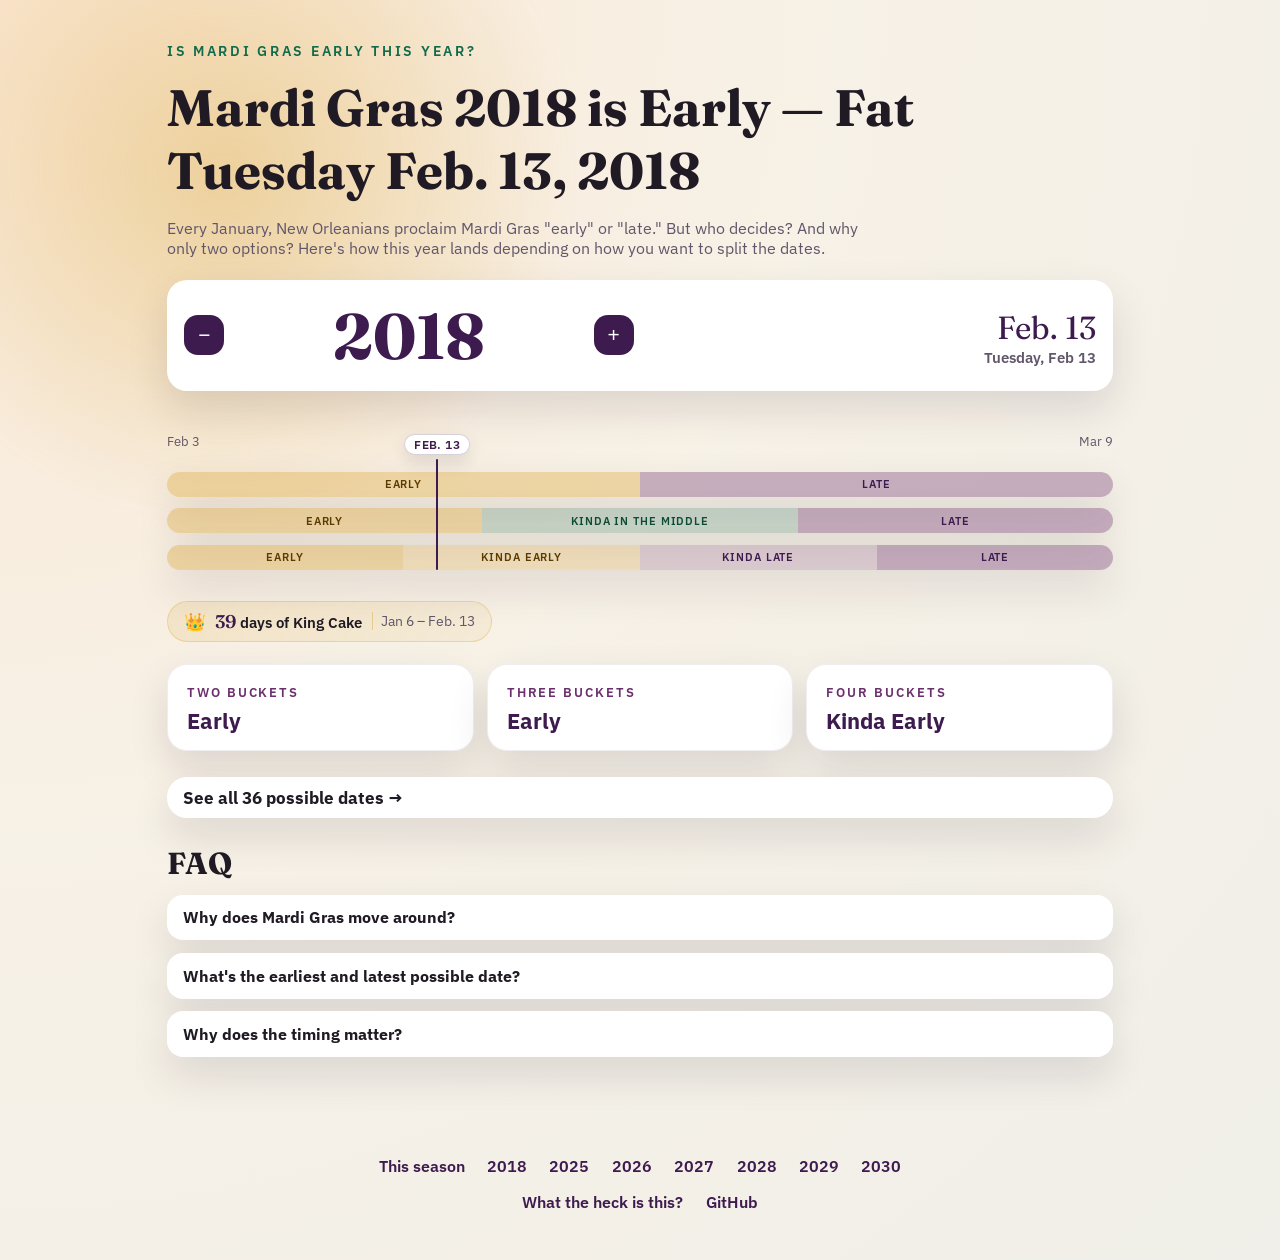
==== 2018.html @ c38c3608 "Add indexable year pages and crawl files" ====
<!-- Generated by scripts/generate-years.cjs; edit index.html and calculator.js. -->
<!doctype html>
<html lang="en">
  <head>
    <meta charset="utf-8" />
    <meta name="viewport" content="width=device-width, initial-scale=1" />
    <title>Mardi Gras 2018 is Early — Fat Tuesday Feb. 13, 2018</title>

    <meta
      name="description"
      content="Mardi Gras 2018 is Early — Fat Tuesday Feb. 13, 2018. That's 39 days of king cake. Compare the two-, three-, and four-bucket verdicts and settle the debate."
    />
    <link rel="canonical" href="https://ismardigrasearly.com/2018" />
    <meta property="og:title" content="Mardi Gras 2018 is Early — Fat Tuesday Feb. 13, 2018" />
    <meta
      property="og:description"
      content="Mardi Gras 2018 is Early — Fat Tuesday Feb. 13, 2018. That's 39 days of king cake. Compare the two-, three-, and four-bucket verdicts and settle the debate."
    />
    <meta property="og:url" content="https://ismardigrasearly.com/2018" />
    <meta property="og:type" content="website" />
    <meta property="og:site_name" content="Is Mardi Gras Early?" />
    <meta property="og:image" content="https://ismardigrasearly.com/og-image.png" />
    <meta property="og:image:width" content="1200" />
    <meta property="og:image:height" content="630" />
    <meta
      property="og:image:alt"
      content="Is Mardi Gras Early? A tool for classifying Mardi Gras dates."
    />
    <meta name="twitter:card" content="summary_large_image" />
    <meta name="twitter:title" content="Mardi Gras 2018 is Early — Fat Tuesday Feb. 13, 2018" />
    <meta
      name="twitter:description"
      content="Mardi Gras 2018 is Early — Fat Tuesday Feb. 13, 2018. That's 39 days of king cake. Compare the two-, three-, and four-bucket verdicts and settle the debate."
    />
    <meta name="twitter:image" content="https://ismardigrasearly.com/og-image.png" />
    <meta
      name="twitter:image:alt"
      content="Is Mardi Gras Early? New Orleans' most important question."
    />
    <link rel="icon" href="/favicon.svg" type="image/svg+xml" />
    <link rel="apple-touch-icon" href="/apple-touch-icon.png" />
    <link rel="preconnect" href="https://fonts.googleapis.com" />
    <link rel="preconnect" href="https://fonts.gstatic.com" crossorigin />
    <link
      href="https://fonts.googleapis.com/css2?family=Fraunces:opsz,wght@9..144,500;9..144,700&family=IBM+Plex+Sans:wght@300;400;600&display=swap"
      rel="stylesheet"
    />
    <link rel="stylesheet" href="/styles.css" />

    <script type="application/ld+json">
      {
        "@context": "https://schema.org",
        "@type": "WebSite",
        "name": "Is Mardi Gras Early?",
        "url": "https://ismardigrasearly.com/",
        "description": "Is Mardi Gras early this year? Finally, a definitive answer. Check any year and settle the debate."
      }
    </script>
  </head>
  <body>
    <div class="glow"></div>
    <header class="hero">
      <p class="eyebrow">Is Mardi Gras early this year?</p>
      <h1 id="yearAnswer">Mardi Gras 2018 is Early — Fat Tuesday Feb. 13, 2018</h1>
      <p class="lead">
        Every January, New Orleanians proclaim Mardi Gras "early" or "late."
        But who decides? And why only two options? Here's how this year lands
        depending on how you want to split the dates.
      </p>

      <div class="year-panel">
        <div class="year-display">
          <div class="year-controls">
            <button class="step" id="yearDown" aria-label="Previous year">
              −
            </button>
            <input id="yearInput" type="number" inputmode="numeric" min="1583" max="9999" step="1" aria-label="Year" value="2018" />
            <button class="step" id="yearUp" aria-label="Next year">+</button>
          </div>
        </div>

        <div class="date-display">
          <div class="date-hero" id="mardiDate">Feb. 13</div>
          <div class="date-sub" id="mardiWeekday">Tuesday, Feb 13</div>
        </div>
      </div>
    </header>

    <main>
      <section class="section verdict" id="verdict">
        <div class="timeline">
          <div class="timeline-range">
            <span>Feb 3</span>
            <span>Mar 9</span>
          </div>
          <div class="timeline-stack">
            <div class="timeline-row">
              <div class="segment segment-early" style="--days: 18;">
                <span class="full-label">Early</span>
                <span class="short-label">E</span>
              </div>
              <div class="segment segment-late" style="--days: 18;">
                <span class="full-label">Late</span>
                <span class="short-label">L</span>
              </div>
            </div>
            <div class="timeline-row">
              <div class="segment segment-early" style="--days: 12;">
                <span class="full-label">Early</span>
                <span class="short-label">E</span>
              </div>
              <div class="segment segment-mid" style="--days: 12;">
                <span class="full-label">Kinda in the Middle</span>
                <span class="short-label">M</span>
              </div>
              <div class="segment segment-late" style="--days: 12;">
                <span class="full-label">Late</span>
                <span class="short-label">L</span>
              </div>
            </div>
            <div class="timeline-row">
              <div class="segment segment-early" style="--days: 9;">
                <span class="full-label">Early</span>
                <span class="short-label">E</span>
              </div>
              <div class="segment segment-early-soft" style="--days: 9;">
                <span class="full-label">Kinda Early</span>
                <span class="short-label">KE</span>
              </div>
              <div class="segment segment-late-soft" style="--days: 9;">
                <span class="full-label">Kinda Late</span>
                <span class="short-label">KL</span>
              </div>
              <div class="segment segment-late" style="--days: 9;">
                <span class="full-label">Late</span>
                <span class="short-label">L</span>
              </div>
            </div>
            <div class="timeline-marker" id="timelineMarker" style="left: 28.57142857142857%">
              <div class="marker-label" id="timelineMarkerLabel">Feb. 13</div>
              <div class="marker-line"></div>
            </div>
          </div>
        </div>
        <div class="king-cake-callout">
          <span class="king-cake-icon">👑</span>
          <span class="king-cake-text"><span id="kingCakeDays">39</span> days of King Cake</span>
          <span class="king-cake-range">Jan 6 – <span id="kingCakeEnd">Feb. 13</span></span>
        </div>
        <div class="verdict-grid">
          <article class="verdict-card">
            <span class="label">Two Buckets</span>
            <p class="result" id="halvesResult">Early</p>
          </article>
          <article class="verdict-card">
            <span class="label">Three Buckets</span>
            <p class="result" id="thirdsResult">Early</p>
          </article>
          <article class="verdict-card">
            <span class="label">Four Buckets</span>
            <p class="result" id="fourthsResult">Kinda Early</p>
          </article>
        </div>
      </section>

      <section class="section">
        <details class="expander" id="allDates">
          <summary>See all 36 possible dates →</summary>
          <div class="expander-body">
            <p class="section-note">
              There are 36 possible dates, from Feb 3 to Mar 9. Your selected
              year is highlighted.
            </p>
            <div class="table-wrap">
              <table class="breakdown" id="breakdownTable">
                <thead>
                  <tr>
                    <th>Date</th>
                    <th>King Cake Days</th>
                    <th>Two Buckets</th>
                    <th>Three Buckets</th>
                    <th>Four Buckets</th>
                  </tr>
                </thead>
                <tbody></tbody>
              </table>
            </div>
            <div class="card-list" id="breakdownCards" aria-hidden="true"></div>
          </div>
        </details>
      </section>

      <section class="section faq">
        <h2>FAQ</h2>
        <details>
          <summary>Why does Mardi Gras move around?</summary>
          <p>
            Mardi Gras is always 47 days before Easter. Easter follows the lunar
            calendar, so it shifts each year, and Mardi Gras shifts with it.
          </p>
        </details>
        <details>
          <summary>What's the earliest and latest possible date?</summary>
          <p>
            Earliest is February 3. Latest is March 9. That's a 35-day window
            (36 if you count February 29 in leap years).
          </p>
        </details>
        <details>
          <summary>Why does the timing matter?</summary>
          <p>
            Two reasons. First, king cake season length — Carnival starts
            January 6, so an early Mardi Gras means fewer weeks of king cake.
            Second, weather — early February often needs a coat on the parade
            route, while early March is sunburn territory.
          </p>
        </details>
      </section>

    </main>

    <footer>
      <nav class="footer-links" aria-label="Mardi Gras by year">
        <!-- YEAR_LINKS -->
        <a href="/">This season</a>
        <a href="/2018">2018</a>
        <a href="/2025">2025</a>
        <a href="/2026">2026</a>
        <a href="/2027">2027</a>
        <a href="/2028">2028</a>
        <a href="/2029">2029</a>
        <a href="/2030">2030</a>
        <!-- /YEAR_LINKS -->
      </nav>
      <div class="footer-links">
        <a href="https://dunn.us/notes/is-mardi-gras-early">What the heck is this?</a>
        <a href="https://github.com/andrewedunn/ismardigrasearly">GitHub</a>
      </div>
    </footer>

    <script src="/calculator.js"></script>
    <script src="/script.js"></script>
    <script
      data-goatcounter="https://ismardigrasearly.goatcounter.com/count"
      async
      src="//gc.zgo.at/count.js"
    ></script>
    <script
      defer
      src="https://umami.dunn.us/script.js"
      data-website-id="5a2d210d-097d-49d0-b5dc-8baad80b6832"
    ></script>
  </body>
</html>
---- styles.css ----
:root {
  --purple-deep: #3e1b4f;
  --purple-mid: #6b2e6d;
  --green: #0f6b4a;
  --gold: #d6a12b;
  --cream: #f7f1e6;
  --ink: #1f1a23;
  --muted: #61566a;
  --card: #ffffff;
  --shadow: 0 18px 40px rgba(30, 20, 40, 0.12);
  --radius: 20px;
}

* {
  box-sizing: border-box;
}

body {
  margin: 0;
  font-family: "IBM Plex Sans", "Trebuchet MS", sans-serif;
  background: radial-gradient(circle at top left, #fbe7d3 0%, #f7f1e6 45%, #f0efe9 100%);
  color: var(--ink);
  min-height: 100vh;
}

.glow {
  position: fixed;
  inset: -20% auto auto -10%;
  width: 55vw;
  height: 55vw;
  background: radial-gradient(circle, rgba(214, 161, 43, 0.35), transparent 70%);
  filter: blur(10px);
  pointer-events: none;
  z-index: -1;
}

.hero {
  padding: 2.6rem 6vw 0.8rem;
  max-width: 1100px;
  margin: 0 auto;
  animation: floatIn 0.8s ease-out both;
}

.eyebrow {
  font-size: 0.85rem;
  text-transform: uppercase;
  letter-spacing: 0.2em;
  color: var(--green);
  font-weight: 600;
  margin: 0 0 1rem;
}

h1 {
  font-family: "Fraunces", "Times New Roman", serif;
  font-size: clamp(2.4rem, 4vw, 3.6rem);
  margin: 0 0 1rem;
}

.lead {
  font-size: 1rem;
  max-width: 720px;
  color: var(--muted);
  margin: 0 0 1.4rem;
}


.year-panel {
  display: grid;
  gap: 0.8rem;
  grid-template-columns: repeat(auto-fit, minmax(240px, 1fr));
  background: var(--card);
  padding: 1rem 1.1rem;
  border-radius: var(--radius);
  box-shadow: var(--shadow);
  align-items: center;
}

.label {
  font-size: 0.8rem;
  text-transform: uppercase;
  letter-spacing: 0.15em;
  color: var(--purple-mid);
  font-weight: 600;
}

.year-controls {
  display: grid;
  grid-template-columns: auto minmax(160px, 1fr) auto;
  gap: 0.45rem;
  align-items: center;
  justify-self: start;
}

input[type="number"] {
  font-family: "Fraunces", "Times New Roman", serif;
  font-size: clamp(2.8rem, 5vw, 4rem);
  text-align: center;
  width: 100%;
  padding: 0;
  border: none;
  background: transparent;
  color: var(--purple-deep);
  font-weight: 700;
  appearance: textfield;
  line-height: 1;
}

input[type="number"]::-webkit-outer-spin-button,
input[type="number"]::-webkit-inner-spin-button {
  -webkit-appearance: none;
  margin: 0;
}

.step {
  border: none;
  background: var(--purple-deep);
  color: #fff;
  font-size: 1.3rem;
  width: 40px;
  height: 40px;
  border-radius: 14px;
  cursor: pointer;
  transition: transform 0.2s ease, background 0.2s ease;
}

.step:hover {
  transform: translateY(-2px);
  background: var(--green);
}

.date-display {
  text-align: right;
  justify-self: end;
}

.date-hero {
  font-family: "Fraunces", "Times New Roman", serif;
  font-size: clamp(1.4rem, 2.6vw, 2rem);
  margin-top: 0.2rem;
  color: var(--purple-deep);
}

.date-sub {
  color: var(--muted);
  font-weight: 600;
  font-size: 0.95rem;
}

main {
  max-width: 1100px;
  margin: 0 auto;
  padding: 0 6vw 3rem;
}

.section {
  margin-top: 1.6rem;
  animation: fadeUp 0.8s ease-out both;
}

.section:nth-of-type(2) {
  animation-delay: 0.1s;
}

.section:nth-of-type(3) {
  animation-delay: 0.2s;
}

.section:nth-of-type(4) {
  animation-delay: 0.3s;
}

.section h2 {
  font-family: "Fraunces", "Times New Roman", serif;
  font-size: 1.9rem;
  margin-bottom: 0.6rem;
}

.section-note {
  color: var(--muted);
  margin-top: 0;
}

.verdict {
  display: grid;
  gap: 0.5rem;
}

.timeline {
  margin: 0.2rem 0 0.85rem;
}

.timeline-range {
  display: flex;
  justify-content: space-between;
  font-size: 0.8rem;
  color: var(--muted);
  margin-bottom: 0.6rem;
}

.timeline-stack {
  position: relative;
  display: grid;
  gap: 0.7rem;
  padding-top: 0.8rem;
}

.timeline-row {
  display: flex;
  border-radius: 999px;
  overflow: hidden;
  box-shadow: var(--shadow);
}

.segment {
  flex: var(--days) 0 0;
  display: flex;
  align-items: center;
  justify-content: center;
  padding: 0.4rem 0.5rem;
  text-transform: uppercase;
  letter-spacing: 0.08em;
  font-size: 0.7rem;
  font-weight: 600;
  line-height: 1.1;
  text-align: center;
}

.segment-early {
  background: rgba(214, 161, 43, 0.35);
  color: #5c3b00;
}

.segment-early-soft {
  background: rgba(214, 161, 43, 0.22);
  color: #5c3b00;
}

.segment-mid {
  background: rgba(15, 107, 74, 0.2);
  color: #0c4b35;
}

.segment-late-soft {
  background: rgba(107, 46, 109, 0.18);
  color: #3e1b4f;
}

.segment-late {
  background: rgba(107, 46, 109, 0.35);
  color: #3e1b4f;
}

.short-label {
  display: none;
}

.timeline-marker {
  position: absolute;
  top: 0;
  bottom: 0;
  left: 50%;
  width: 0;
  transform: translateX(-50%);
  transition: left 0.6s ease;
  pointer-events: none;
}

.marker-line {
  position: absolute;
  top: 0;
  bottom: 0;
  left: 50%;
  width: 2px;
  transform: translateX(-50%);
  background: var(--purple-deep);
  border-radius: 999px;
}

.marker-label {
  position: absolute;
  top: -1.6rem;
  left: 50%;
  transform: translateX(-50%);
  background: var(--card);
  color: var(--purple-deep);
  border: 1px solid rgba(62, 27, 79, 0.2);
  border-radius: 999px;
  padding: 0.15rem 0.55rem;
  font-size: 0.72rem;
  font-weight: 600;
  letter-spacing: 0.04em;
  text-transform: uppercase;
  box-shadow: 0 8px 18px rgba(30, 20, 40, 0.12);
  white-space: nowrap;
}


.king-cake-callout {
  display: flex;
  align-items: center;
  gap: 0.6rem;
  background: linear-gradient(135deg, rgba(214, 161, 43, 0.15), rgba(214, 161, 43, 0.08));
  border: 1px solid rgba(214, 161, 43, 0.3);
  border-radius: 999px;
  padding: 0.5rem 1rem;
  margin: 0.6rem 0 0.9rem;
  width: fit-content;
}

.king-cake-icon {
  font-size: 1.1rem;
}

.king-cake-text {
  font-weight: 600;
  color: var(--ink);
  font-size: 0.95rem;
}

#kingCakeDays {
  font-family: "Fraunces", "Times New Roman", serif;
  font-size: 1.15rem;
  color: var(--purple-deep);
}

.king-cake-range {
  color: var(--muted);
  font-size: 0.85rem;
  padding-left: 0.5rem;
  border-left: 1px solid rgba(214, 161, 43, 0.4);
}

.verdict-grid {
  display: grid;
  gap: 0.8rem;
  grid-template-columns: repeat(auto-fit, minmax(160px, 1fr));
}

.verdict-card {
  background: var(--card);
  border-radius: var(--radius);
  padding: 1rem 1.2rem;
  box-shadow: var(--shadow);
  border: 1px solid rgba(62, 27, 79, 0.08);
}

.verdict-card .result {
  font-size: 1.4rem;
  font-weight: 700;
  margin: 0.4rem 0 0;
  color: var(--purple-deep);
  line-height: 1.2;
}



.table-wrap {
  background: var(--card);
  border-radius: var(--radius);
  box-shadow: var(--shadow);
  overflow-x: auto;
}

.card-list {
  display: none;
  gap: 0.8rem;
  margin-top: 1rem;
}

.card-item {
  background: var(--card);
  border-radius: 16px;
  padding: 0.9rem 1rem;
  box-shadow: var(--shadow);
  border: 1px solid rgba(62, 27, 79, 0.08);
}

.card-item.highlight {
  border-color: rgba(107, 46, 109, 0.8);
  box-shadow: 0 0 0 2px rgba(107, 46, 109, 0.25);
}

.card-title {
  font-family: "Fraunces", "Times New Roman", serif;
  font-size: 1.1rem;
  margin: 0 0 0.4rem;
}

.card-meta {
  display: grid;
  gap: 0.3rem;
  color: var(--muted);
  font-size: 0.92rem;
}


.expander {
  background: var(--card);
  border-radius: var(--radius);
  box-shadow: var(--shadow);
  padding: 0.6rem 1rem;
}

.expander summary {
  cursor: pointer;
  font-weight: 700;
  font-size: 1.05rem;
  list-style: none;
}

.expander summary::-webkit-details-marker {
  display: none;
}

.expander[open] summary {
  margin-bottom: 0.6rem;
}

.expander-body {
  padding-bottom: 0.6rem;
}

.faq details {
  background: var(--card);
  border-radius: 16px;
  box-shadow: var(--shadow);
  padding: 0.8rem 1rem;
  margin-top: 0.8rem;
}

.faq summary {
  cursor: pointer;
  font-weight: 700;
  list-style: none;
}

.faq summary::-webkit-details-marker {
  display: none;
}

.faq p {
  margin: 0.6rem 0 0;
  color: var(--muted);
}

.table-wrap table {
  width: 100%;
  border-collapse: collapse;
  min-width: 680px;
}

th,
td {
  padding: 0.7rem 0.85rem;
  text-align: left;
  font-size: 0.9rem;
}

th {
  text-transform: uppercase;
  letter-spacing: 0.1em;
  font-size: 0.75rem;
  color: var(--muted);
  background: rgba(62, 27, 79, 0.04);
}

tr:nth-child(even) td {
  background: rgba(247, 241, 230, 0.6);
}

tr.highlight td {
  background: rgba(107, 46, 109, 0.2);
  border-top: 2px solid var(--purple-mid);
  border-bottom: 2px solid var(--purple-mid);
}






footer {
  padding: 2.2rem 6vw 3rem;
  text-align: center;
  color: var(--muted);
}

.footer-links {
  margin-top: 1rem;
  display: flex;
  gap: 1.4rem;
  justify-content: center;
  flex-wrap: wrap;
}

.footer-links a {
  color: var(--purple-deep);
  text-decoration: none;
  font-weight: 600;
}

.footer-links a:hover {
  color: var(--green);
}

@keyframes fadeUp {
  from {
    opacity: 0;
    transform: translateY(14px);
  }
  to {
    opacity: 1;
    transform: translateY(0);
  }
}

@keyframes floatIn {
  from {
    opacity: 0;
    transform: translateY(24px);
  }
  to {
    opacity: 1;
    transform: translateY(0);
  }
}

@media (max-width: 720px) {
  .hero {
    padding: 2.1rem 5vw 0.9rem;
  }

  .lead {
    margin-bottom: 1.1rem;
  }

  .year-panel {
    text-align: left;
    padding: 0.9rem;
    position: sticky;
    top: 0.75rem;
    z-index: 3;
    background: var(--card);
  }

  .year-panel.compact {
    padding: 0.6rem 0.75rem;
    gap: 0.6rem;
    grid-template-columns: 1.1fr 0.9fr;
    border-radius: 16px;
  }

  .year-panel.compact .label {
    display: none;
  }

  .year-panel.compact .year-controls {
    margin-top: 0;
  }

  .year-panel.compact .date-hero {
    font-size: 1.2rem;
    margin-top: 0;
  }

  .year-panel.compact .date-sub {
    display: none;
  }

  .year-controls {
    grid-template-columns: auto minmax(120px, 1fr) auto;
    gap: 0.35rem;
  }

  .date-display {
    text-align: left;
    justify-self: start;
  }

  .date-hero {
    font-size: 2rem;
  }

  .section {
    margin-top: 1.6rem;
  }

  .segment {
    font-size: 0.62rem;
    letter-spacing: 0.05em;
  }

  .full-label {
    display: none;
  }

  .short-label {
    display: inline;
  }

  th,
  td {
    padding: 0.6rem;
  }

  .table-wrap {
    display: none;
  }

  .card-list {
    display: grid;
  }

  .king-cake-callout {
    flex-wrap: wrap;
    gap: 0.4rem 0.6rem;
  }

  .king-cake-range {
    border-left: none;
    padding-left: 0;
    width: 100%;
    margin-left: 1.7rem;
    margin-top: -0.2rem;
  }
}

@media (max-width: 560px) {
  .year-panel {
    gap: 1rem;
  }

  .verdict-grid {
    grid-template-columns: 1fr;
  }

  .verdict-card .result {
    font-size: 1.25rem;
  }

  .verdict-card.mood .result {
    font-size: 1.5rem;
  }

  .verdict-card.mood {
    margin-top: 0.6rem;
  }

  .table-wrap table {
    min-width: 600px;
  }
}
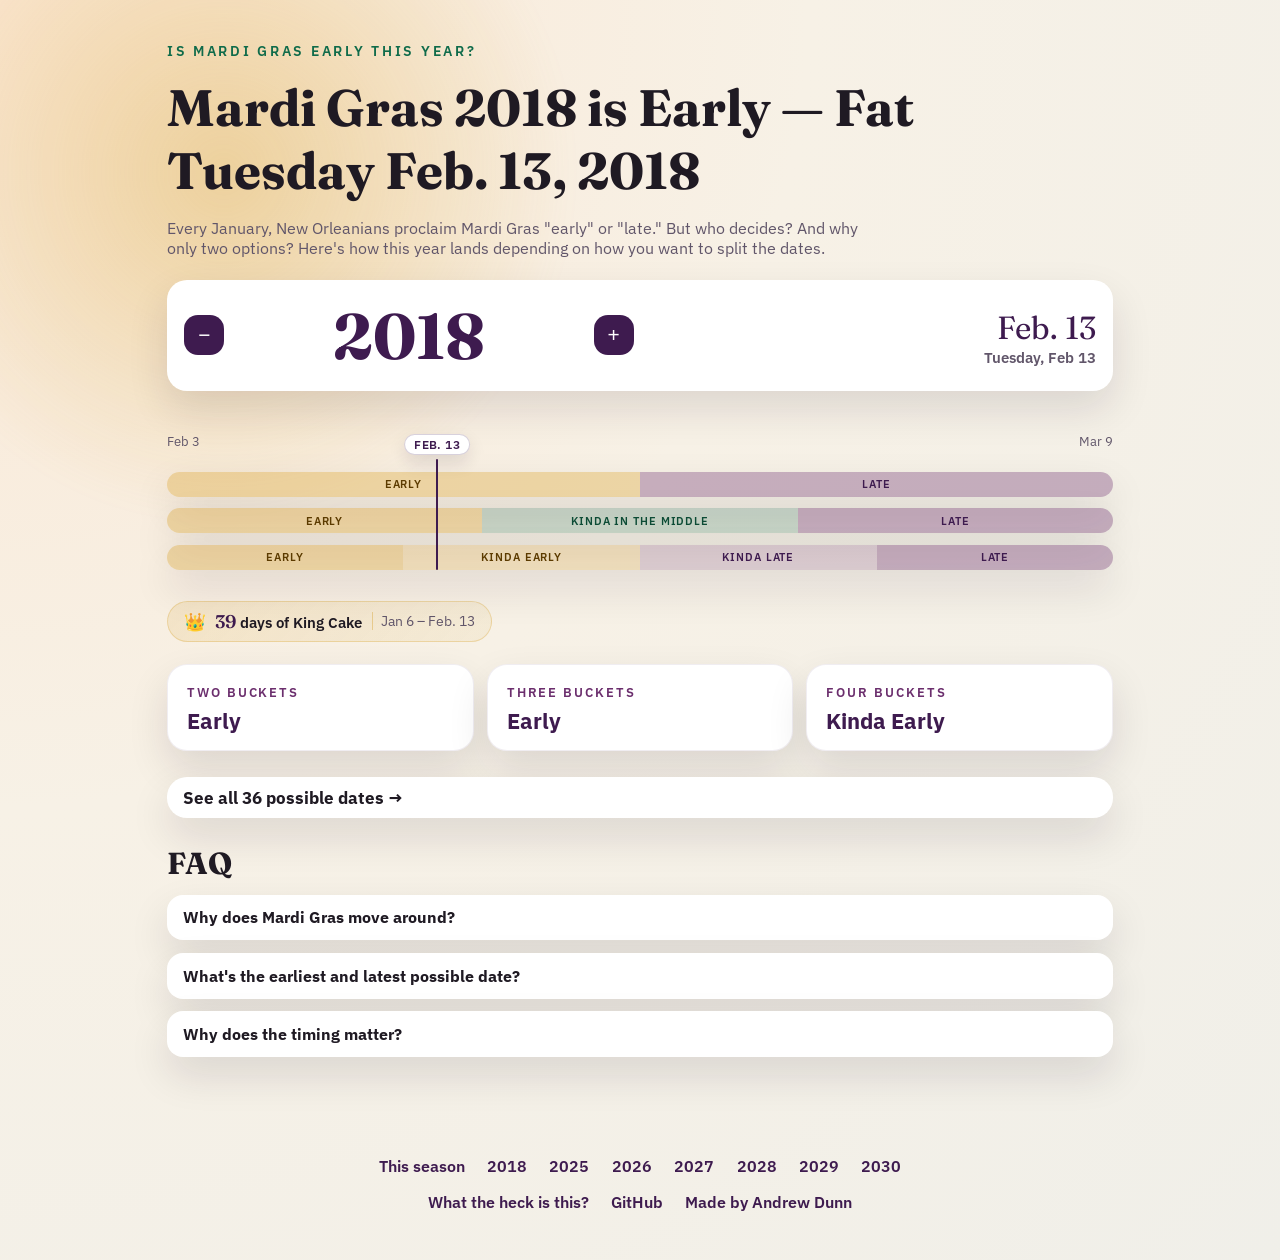
==== commit 32bf8a76: "Add "Made by Andrew Dunn" credit link to dunn.us Co-Authored-By: Claude Opus 5.5 <noreply@anthropic." ====
--- a/2018.html
+++ b/2018.html
@@ -235,6 +235,7 @@
       <div class="footer-links">
         <a href="https://dunn.us/notes/is-mardi-gras-early">What the heck is this?</a>
         <a href="https://github.com/andrewedunn/ismardigrasearly">GitHub</a>
+        <a href="https://dunn.us">Made by Andrew Dunn</a>
       </div>
     </footer>
 
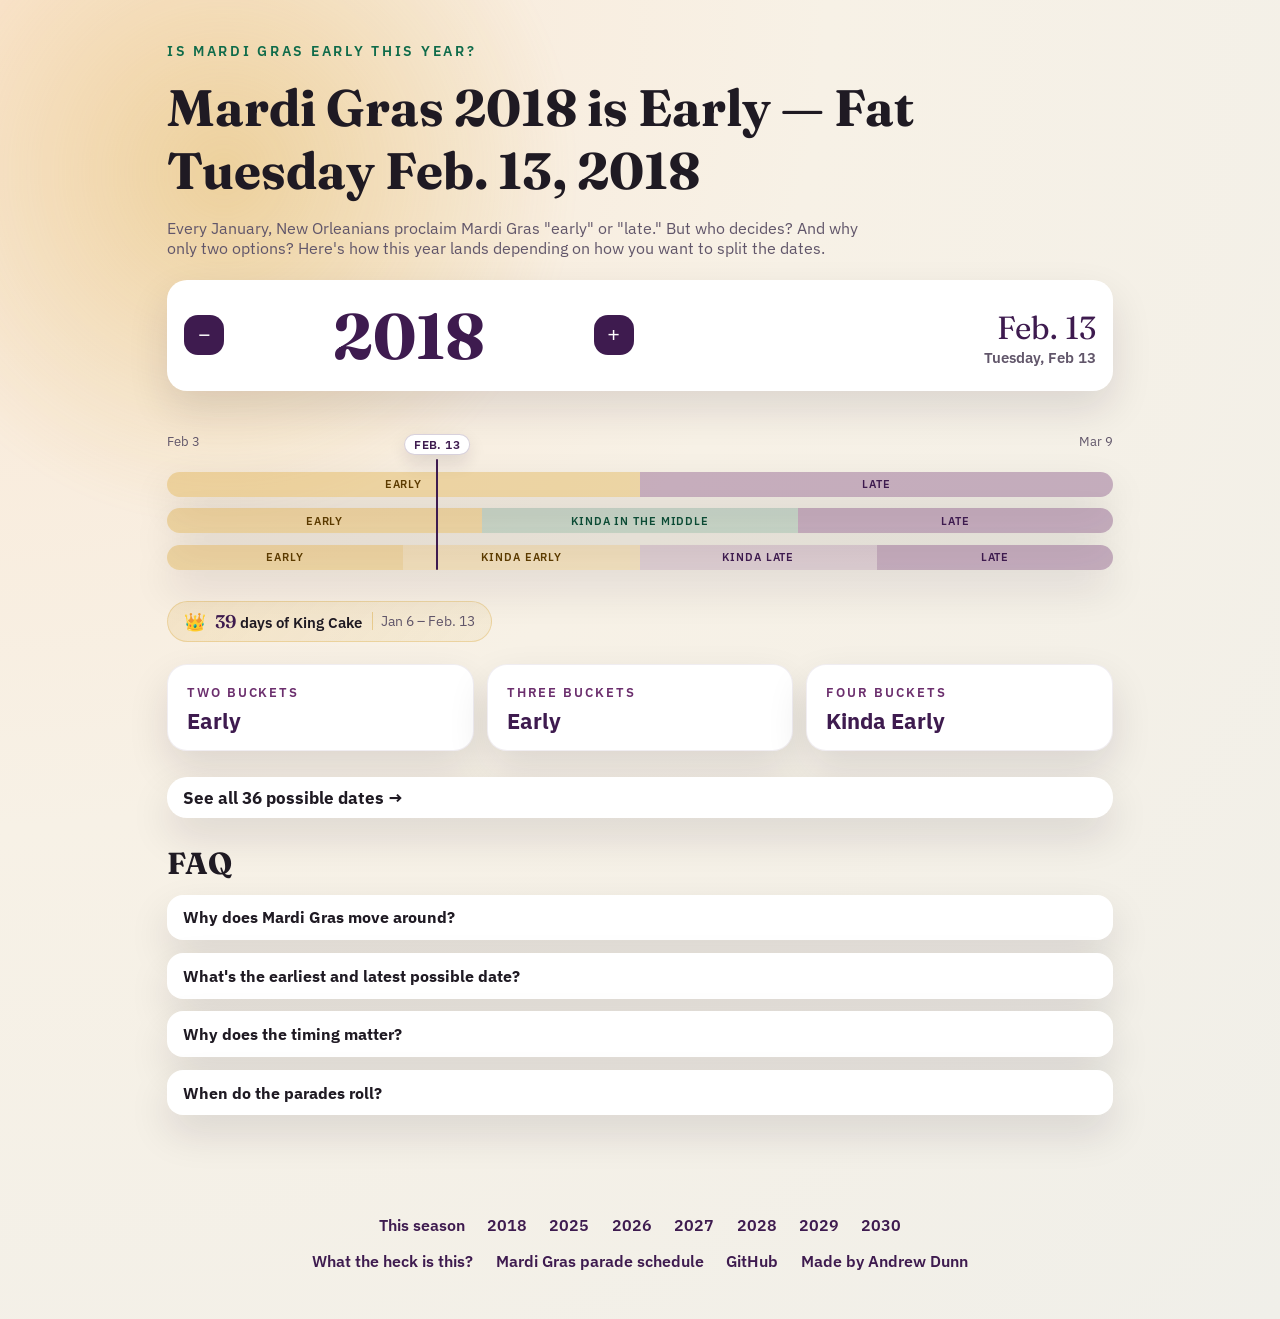
==== commit 523aa1b8: "Link to the Mardi Gras FYI parade schedule Adds a "When do the parades roll?" FAQ answer that links " ====
--- a/2018.html
+++ b/2018.html
@@ -215,6 +215,15 @@
             route, while early March is sunburn territory.
           </p>
         </details>
+        <details>
+          <summary>When do the parades roll?</summary>
+          <p>
+            New Orleans parades fill the weeks before Mardi Gras day, with the
+            big ones on the last two weekends. See every parade's date, start
+            time and route on the
+            <a href="https://mardigras.fyi/parade-schedule">Mardi Gras FYI parade schedule</a>.
+          </p>
+        </details>
       </section>
 
     </main>
@@ -234,6 +243,7 @@
       </nav>
       <div class="footer-links">
         <a href="https://dunn.us/notes/is-mardi-gras-early">What the heck is this?</a>
+        <a href="https://mardigras.fyi/">Mardi Gras parade schedule</a>
         <a href="https://github.com/andrewedunn/ismardigrasearly">GitHub</a>
         <a href="https://dunn.us">Made by Andrew Dunn</a>
       </div>
